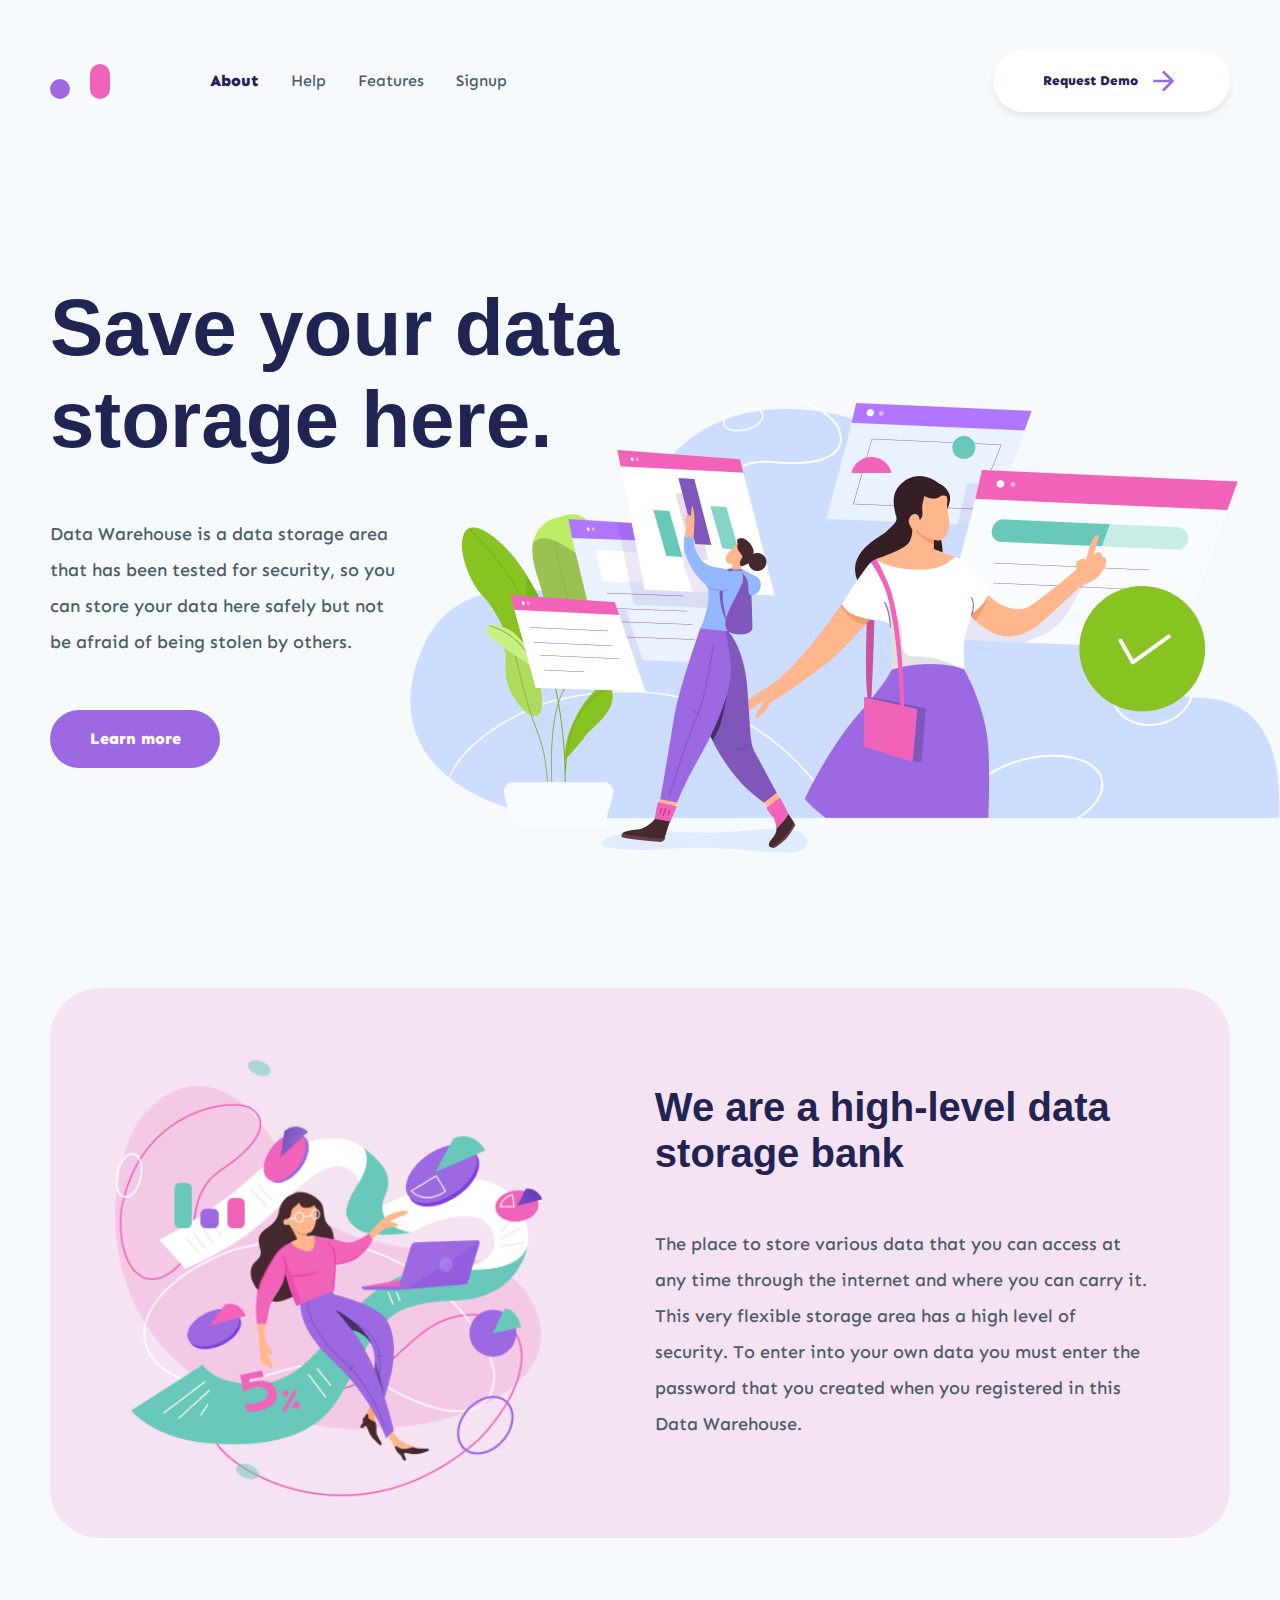
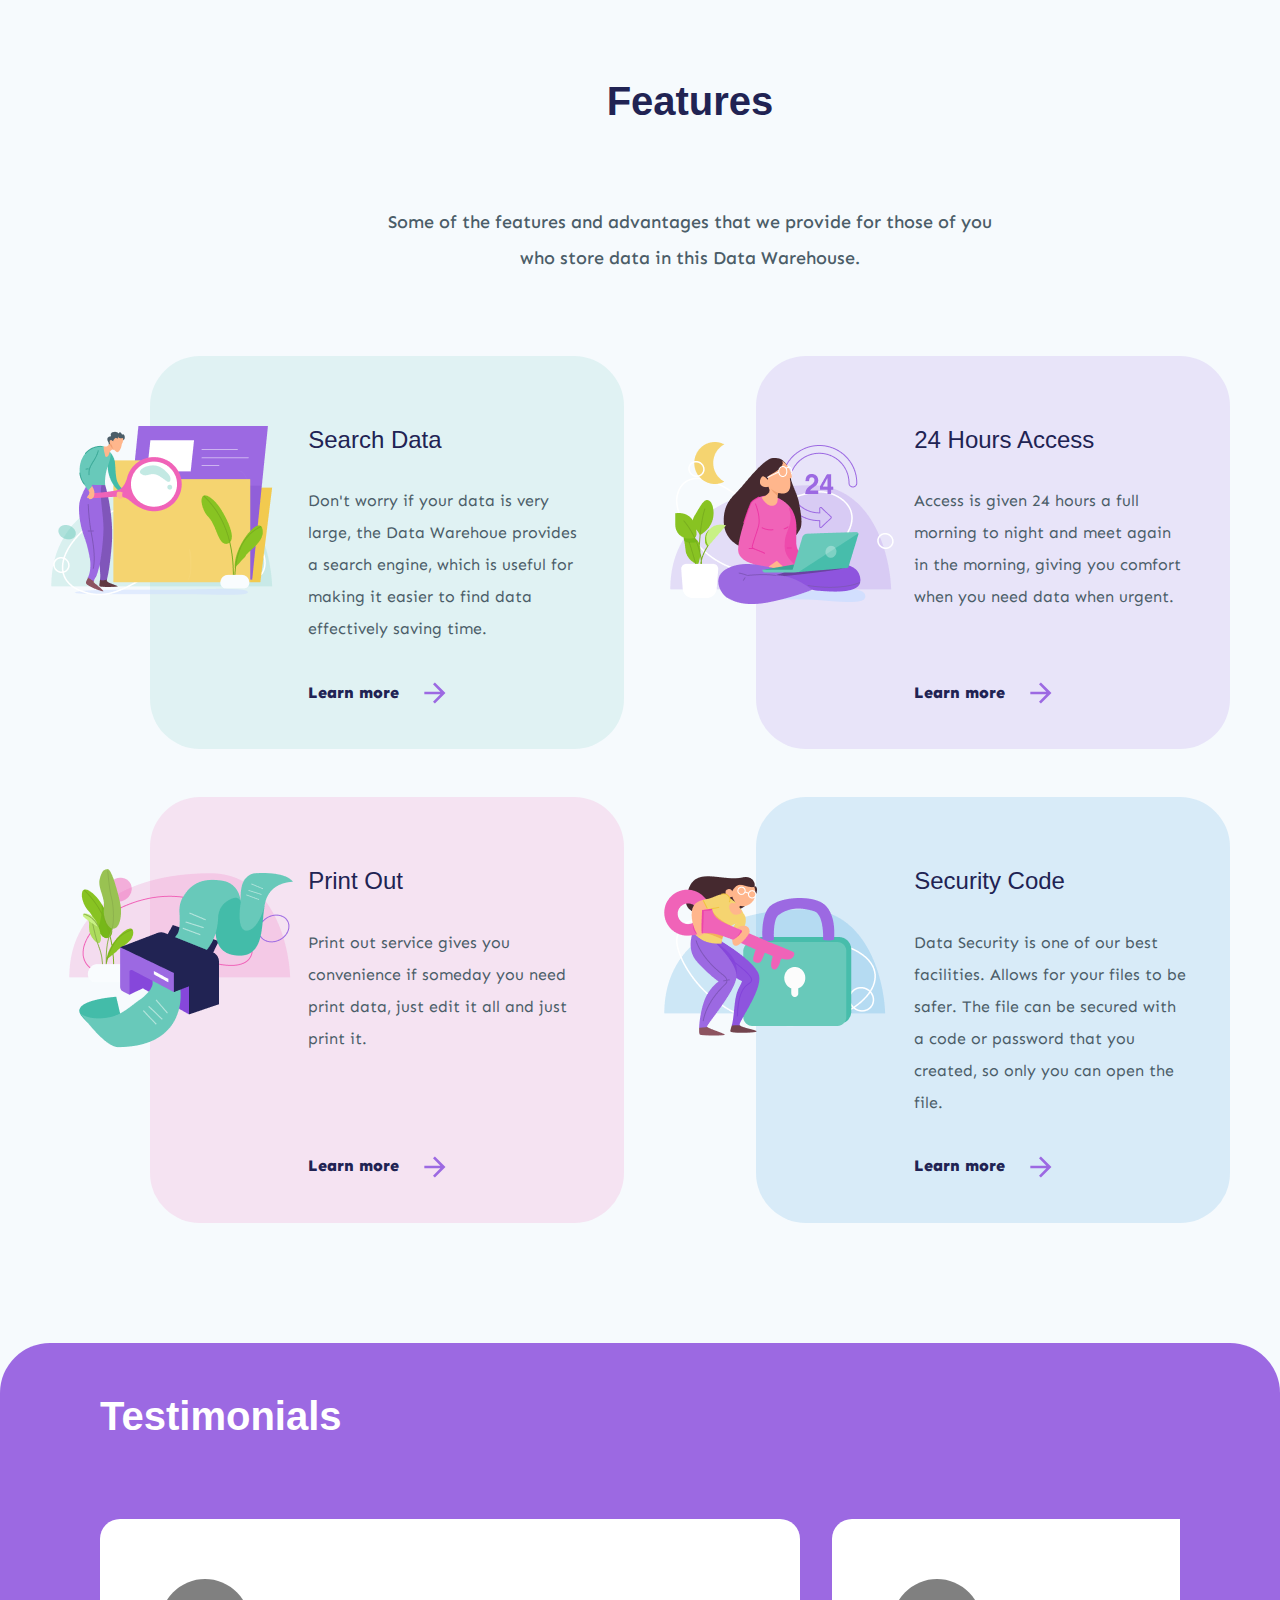
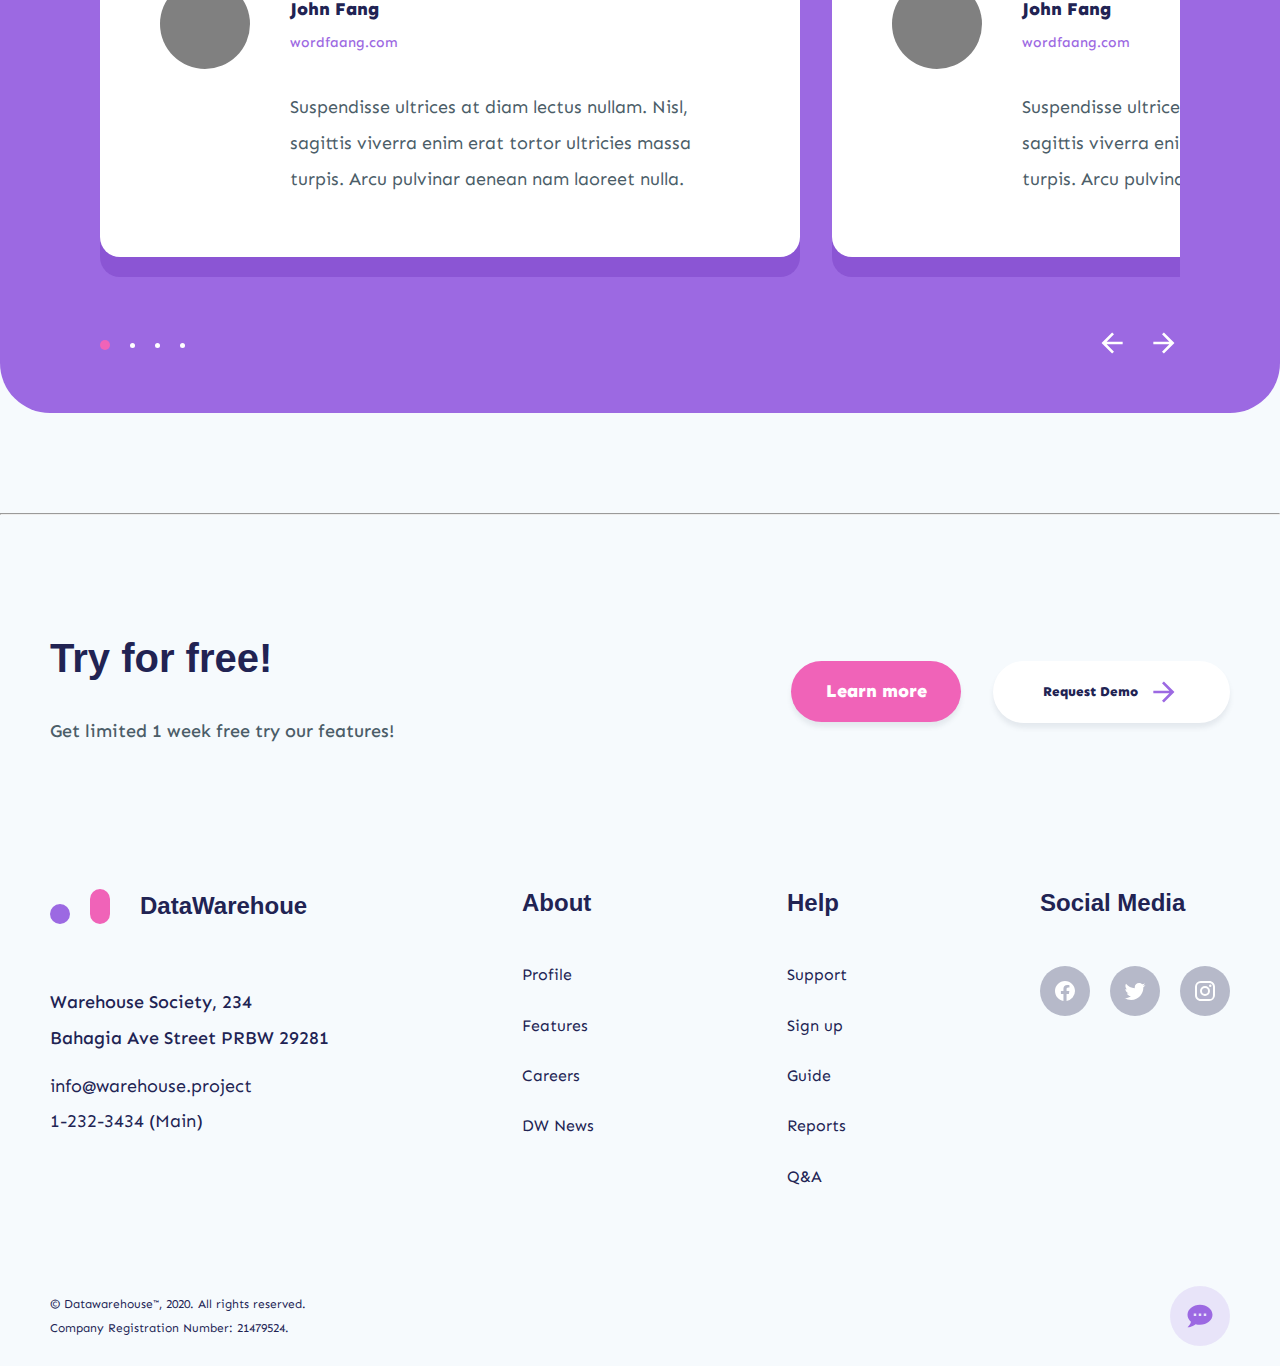
==== index.html @ 0db440f8 "first commit" ====
<!DOCTYPE html>
<html lang="en">
  <head>
    <meta charset="UTF-8" />
    <meta name="viewport" content="width=device-width, initial-scale=1.0" />
    <link rel="stylesheet" href="css/styles.css" />
    <script src="js/script.js" defer></script>
    <title>Save Your Storage</title>
  </head>
  <body>
    <header class="container">
      <a href="" id="logo">
        <div class="small"></div>
        <div class="big"></div>
      </a>
      <nav>
        <ul>
          <li><a href="#about" class="active">About</a></li>
          <li><a href="#help">Help</a></li>
          <li><a href="#features">Features</a></li>
          <li><a href="#signup">Signup</a></li>
          <li></li>
        </ul>
        <button>
          <div>
            Request Demo
            <img src="img/arrow-right.svg" alt="go button" width="32" />
          </div>
        </button>
      </nav>
    </header>
    <section class="banner container" id="about">
      <div class="headline">
        <h1>Save your data <br />storage here.</h1>
        <p>
          Data Warehouse is a data storage area that has been tested for
          security, so you can store your data here safely but not be afraid of
          being stolen by others.
        </p>
        <a href="#">Learn more</a>
      </div>
    </section>
    <section id="help" class="help container">
      <div>
        <div class="img">
          <img src="img/help.png" alt="help-image" />
        </div>
        <div class="head-desc">
          <h2>
            We are a high-level data <br />
            storage bank
          </h2>
          <p>
            The place to store various data that you can access at any time
            through the internet and where you can carry it. This very flexible
            storage area has a high level of security. To enter into your own
            data you must enter the password that you created when you
            registered in this Data Warehouse.
          </p>
        </div>
      </div>
    </section>
    <section id="features" class="features container">
      <h2>Features</h2>
      <p>
        Some of the features and advantages that we provide for those of you
        <br />who store data in this Data Warehouse.
      </p>
      <div class="features-container">
        <div class="feature search">
          <img src="img/search.png" alt="search-data" class="img" />
          <div>
            <h3>Search Data</h3>
            <p>
              Don't worry if your data is very large, the Data Warehoue provides
              a search engine, which is useful for making it easier to find data
              effectively saving time.
            </p>
            <a href="#"
              >Learn more
              <img src="img/arrow-right.svg" alt="go button" width="32"
            /></a>
          </div>
        </div>
        <div class="feature hours">
          <img src="img/hrs.png" alt="24 hours" class="img" />
          <div>
            <h3>24 Hours Access</h3>
            <p>
              Access is given 24 hours a full morning to night and meet again in
              the morning, giving you comfort when you need data when urgent.
            </p>
            <a href="#"
              >Learn more
              <img src="img/arrow-right.svg" alt="go button" width="32"
            /></a>
          </div>
        </div>
        <div class="feature print">
          <img src="img/print.png" alt="Print-out" class="img" />
          <div>
            <h3>Print Out</h3>
            <p>
              Print out service gives you convenience if someday you need print
              data, just edit it all and just print it.
            </p>
            <a href="#"
              >Learn more
              <img src="img/arrow-right.svg" alt="go button" width="32"
            /></a>
          </div>
        </div>
        <div class="feature security">
          <img src="img/security.png" alt="Security" class="img" />
          <div>
            <h3>Security Code</h3>
            <p>
              Data Security is one of our best facilities. Allows for your files
              to be safer. The file can be secured with a code or password that
              you created, so only you can open the file.
            </p>
            <a href="#"
              >Learn more
              <img src="img/arrow-right.svg" alt="go button" width="32"
            /></a>
          </div>
        </div>
      </div>
    </section>
    <section class="testimonials container">
      <h2>Testimonials</h2>
      <div class="testimonial-container">
        <div class="testimonial">
          <div class="img"><img src="" alt="" /></div>
          <div class="info">
            <div class="title">
              <h4>John Fang</h4>
              <p>wordfaang.com</p>
            </div>
            <p>
              Suspendisse ultrices at diam lectus nullam. Nisl, sagittis viverra
              enim erat tortor ultricies massa turpis. Arcu pulvinar aenean nam
              laoreet nulla.
            </p>
          </div>
        </div>

        <div class="testimonial">
          <div class="img"><img src="" alt="" /></div>
          <div class="info">
            <div class="title">
              <h4>John Fang</h4>
              <p>wordfaang.com</p>
            </div>
            <p>
              Suspendisse ultrices at diam lectus nullam. Nisl, sagittis viverra
              enim erat tortor ultricies massa turpis. Arcu pulvinar aenean nam
              laoreet nulla.
            </p>
          </div>
        </div>
        <div class="testimonial">
          <div class="img"><img src="" alt="" /></div>
          <div class="info">
            <div class="title">
              <h4>John Fang</h4>
              <p>wordfaang.com</p>
            </div>
            <p>
              Suspendisse ultrices at diam lectus nullam. Nisl, sagittis viverra
              enim erat tortor ultricies massa turpis. Arcu pulvinar aenean nam
              laoreet nulla.
            </p>
          </div>
        </div>
      </div>
      <nav>
        <div class="circles">
          <button class="active"></button>
          <button></button>
          <button></button>
          <button></button>
        </div>
        <div class="nav-icons">
          <button>
            <img src="img/arrow-left.svg" alt="previous" width="32" />
          </button>
          <button>
            <img src="img/arrow-right-white.svg" alt="next" width="32" />
          </button>
        </div>
      </nav>
    </section>
    <hr />
    <section id="signup" class="container signup">
      <div class="texts">
        <h2>Try for free!</h2>
        <p>Get limited 1 week free try our features!</p>
      </div>
      <div class="btns">
        <button class="learn">Learn more</button>
        <button>
          <div>
            Request Demo
            <img src="img/arrow-right.svg" alt="go button" width="32" />
          </div>
        </button>
      </div>
    </section>
    <footer class="container">
      <div class="top">
        <section>
          <a href="" id="logo">
            <div class="small"></div>
            <div class="big"></div>
            <h3>DataWarehoue</h3>
          </a>
          <div class="contact">
            <p class="address">
              Warehouse Society, 234 <br />
              Bahagia Ave Street PRBW 29281
            </p>
            <p class="email-tel">
              <a href="mailto: info@warehouse.project"
                >info@warehouse.project</a
              >
              <a href="tel: 1-232-3434">1-232-3434 (Main)</a>
            </p>
          </div>
        </section>
        <section>
          <h3>About</h3>
          <ul>
            <li><a href="#">Profile</a></li>
            <li><a href="#">Features</a></li>
            <li><a href="#">Careers</a></li>
            <li><a href="#">DW News</a></li>
          </ul>
        </section>
        <section>
          <h3>Help</h3>
          <ul>
            <li><a href="#">Support</a></li>
            <li><a href="#">Sign up</a></li>
            <li><a href="#">Guide</a></li>
            <li><a href="#">Reports</a></li>
            <li><a href="#">Q&A</a></li>
          </ul>
        </section>
        <section>
          <h3>Social Media</h3>
          <div class="socials">
            <a href="#"
              ><img src="img/facebook.svg" alt="facebook" width="24"
            /></a>
            <a href="#"
              ><img src="img/twitter.svg" alt="twitter" width="24"
            /></a>
            <a href="#"
              ><img src="img/instagram.svg" alt="instagram" width="24"
            /></a>
          </div>
        </section>
      </div>
      <div class="bottom">
        <div>
          <p>
            © Datawarehouse™, 2020. All rights reserved. <br />
            Company Registration Number: 21479524.
          </p>
        </div>
        <a href="" class="chat">
          <img src="img/chat-processing.svg" alt="chat" width="30" />
        </a>
      </div>
    </footer>
  </body>
</html>
---- css/styles.css ----
@import url("https://fonts.googleapis.com/css2?family=Sen:wght@400..800&display=swap");
* {
  padding: 0;
  margin: 0;
  box-sizing: border-box;
  font-family: Sen, Arial, Helvetica, sans-serif;
  text-decoration: none;
  color: rgba(75, 93, 104, 1);
  line-height: 1.15;
}
body {
  background: #f6fafd;
}
.container {
  padding: 20px 50px;
  max-width: 1400px;
  margin: 0 auto;
}
header.container {
  display: flex;
  align-items: center;
  gap: 100px;
  padding-top: 50px;
}
#logo {
  display: flex;
  gap: 20px;
  align-items: flex-end;
}
#logo .small {
  width: 20px;
  height: 20px;
  background: rgba(156, 105, 226, 1);
  border-radius: 50%;
  border: 2px solid rgba(156, 105, 226, 1);
}
#logo .big {
  width: 20px;
  height: 35px;
  border: 2px solid rgba(240, 99, 184, 1);
  background: rgba(240, 99, 184, 1);
  border-radius: 50px;
}
/* header {
            } */
header nav {
  flex: 1;
}
header nav ul {
  list-style: none;
  display: flex;
  align-items: center;
  gap: 32px;
  font-weight: 500;
}
.active {
  color: rgba(33, 35, 83, 1);
  font-weight: 800;
}
.container nav {
  display: flex;
  align-items: center;
  justify-content: space-between;
}
header nav button > div,
.btns button > div {
  display: flex;
  align-items: center;
  gap: 10px;
  color: rgba(33, 35, 83, 1);
}
header button,
.btns button {
  background: rgba(255, 255, 255, 1);
  border-radius: 50px;
  padding: 15px 50px;
  box-shadow: 0px 5px 5px 0px rgba(75, 93, 104, 0.1);
  border: none;
  font-weight: 800;
  cursor: pointer;
}
.banner {
  background-image: url("../img/banner.png");
  background-position: bottom right;
  background-repeat: no-repeat;
  margin-top: 100px;
  padding-top: 50px;
  padding-bottom: 50px;
}
.banner .headline {
  display: flex;
  flex-direction: column;
  gap: 50px;
  max-width: 640px;
  margin-bottom: 50px;
}
h1 {
  color: rgba(33, 35, 83, 1);
  font-weight: 800;
  font-size: 5rem;
  font-family: Helvetica;
}
h2 {
  font-family: Helvetica;
  font-size: 2.5rem;
  font-weight: 700;
  color: rgba(33, 35, 83, 1);
}
h3 {
  font-family: Helvetica;
  font-size: 1.5rem;
  font-weight: 400;
  color: rgba(33, 35, 83, 1);
}
h4 {
  font-size: 1.125rem;
  font-weight: 800;
  color: rgba(33, 35, 83, 1);
}
p {
  font-weight: 500;
  font-size: 1.125rem;
  line-height: 2;
}
.headline p {
  width: 55%;
}
.headline a {
  background: rgba(156, 105, 226, 1);
  width: 170px;
  padding: 20px;
  align-self: flex-start;
  border-radius: 50px;
  color: #fff;
  font-weight: 800;
  text-align: center;
}
.help {
  margin-top: 100px;
}
.help > div {
  background: rgba(240, 99, 184, 0.15);
  border-radius: 50px;
  display: flex;
  align-items: center;
  justify-content: space-between;
  gap: 32px;
}
.help .img {
  flex-basis: 50%;
}
.img img {
  width: 90%;
}
.head-desc {
  flex-basis: 50%;
  display: flex;
  flex-direction: column;
  gap: 50px;
  padding-right: 80px;
}
.features {
  display: flex;
  flex-direction: column;
  gap: 80px;
  padding-left: 150px;
  margin-top: 100px;
}
.features > h2,
.features > p {
  text-align: center;
}
.features-container {
  display: flex;
  gap: 48px 132px;
  justify-content: space-between;
  flex-wrap: wrap;
}
.feature {
  display: flex;
  width: 442px;
  border-radius: 50px;
  padding: 40px;
  justify-content: flex-end;
  position: relative;
  flex-grow: 1;
}
.feature > div {
  display: flex;
  flex-direction: column;
  gap: 32px;
  flex-basis: 70%;
  margin-top: 30px;
}
.feature > div a {
  color: rgba(33, 35, 83, 1);
  margin-top: auto;
  font-weight: 800;
  display: flex;
  align-items: center;
  gap: 20px;
}
.feature p {
  font-size: 1rem;
  font-weight: 400;
}
.search {
  background: rgba(104, 201, 186, 0.15);
}
.hours {
  background: rgba(156, 105, 226, 0.15);
}
.print {
  background: rgba(240, 99, 184, 0.15);
}
.security {
  background: rgba(45, 156, 219, 0.15);
}
.feature .img {
  position: absolute;
  top: 70px;
  left: -100px;
}
.testimonials {
  background: rgba(156, 105, 226, 1);
  border-radius: 50px;
  margin-top: 50px;
  padding: 50px 100px 50px 100px;
  display: flex;
  flex-direction: column;
  gap: 50px;
  margin-top: 100px;
}
.testimonials h2 {
  color: #fff;
}
.testimonial p {
  font-weight: 400;
}
.testimonial-container {
  display: flex;
  gap: 32px;
  overflow: auto;
}
.testimonial {
  display: flex;
  padding: 60px;
  gap: 40px;
  box-shadow: 0px 20px 0px 0px rgba(98, 40, 180, 0.3);
  background-color: #fff;
  border-radius: 20px;
  width: 700px;
  flex-shrink: 0;
  margin-top: 30px;
  margin-bottom: 20px;
}
.testimonial .img {
  width: 90px;
  height: 90px;
  border-radius: 50%;
  background-color: grey;
  flex-shrink: 0;
}
.testimonial .info {
  display: flex;
  flex-direction: column;
  gap: 32px;
  margin-top: 20px;
}
.testimonial .title {
  display: flex;
  flex-direction: column;
  gap: 10px;
}
.testimonial .title p {
  color: rgba(156, 105, 226, 1);
  font-weight: 500;
  font-size: 0.875rem;
}
.testimonials nav {
  gap: 32px;
}
.testimonials button {
  border: none;
  background-color: transparent;
  cursor: pointer;
}
.testimonials nav .circles,
.testimonials .nav-icons {
  display: flex;
  gap: 20px;
  align-items: center;
}
.testimonials nav .circles button {
  background: rgba(255, 255, 255, 1);
  width: 5px;
  height: 5px;
  border-radius: 50%;
}
.testimonials nav .circles button.active {
  background: rgba(240, 99, 184, 1);
  width: 10px;
  height: 10px;
}
hr {
  background: rgba(156, 105, 226, 1);
  margin-top: 100px;
  height: 2px;
}
.signup {
  margin-top: 100px;
  margin-bottom: 100px;
  display: flex;
  align-items: center;
  gap: 32px;
  justify-content: space-between;
}
.signup .texts {
  display: flex;
  flex-direction: column;
  gap: 32px;
}
.signup .btns {
  display: flex;
  align-items: center;
  gap: 32px;
}
.btns .learn {
  background: rgba(240, 99, 184, 1);
  width: 170px;
  padding: 20px;
  color: #fff;
  font-weight: 800;
  font-size: 1.125rem;
  text-align: center;
}
footer {
  display: flex;
  flex-direction: column;
  justify-content: space-between;
  gap: 100px;
}
footer .top {
  display: flex;
  justify-content: space-between;
  gap: 32px;
}
footer h3 {
  font-weight: 900;
}
footer #logo h3 {
  align-self: center;
  margin-left: 10px;
}
footer section {
  display: flex;
  flex-direction: column;
  gap: 50px;
}
footer .contact {
  margin-top: 10px;
  display: flex;
  flex-direction: column;
  gap: 20px;
}
footer .contact p,
.contact a {
  font-weight: 400;
  color: rgba(33, 35, 83, 1);
}
footer .contact p.address {
  font-weight: 500;
}
footer .contact p.email-tel {
  display: flex;
  flex-direction: column;
  gap: 15px;
}
footer ul {
  list-style: none;
  display: flex;
  flex-direction: column;
  gap: 32px;
}
footer ul a {
  color: rgba(33, 35, 83, 1);
  font-weight: 400;
}
footer .socials {
  display: flex;
  align-items: center;
  gap: 20px;
}
.socials a {
  width: 50px;
  height: 50px;
  border-radius: 50%;
  background: rgba(33, 35, 83, 0.3);
  display: flex;
  place-content: center;
}
footer .bottom {
  display: flex;
  align-items: center;
  justify-content: space-between;
  gap: 32px;
}
footer .bottom p {
  color: rgba(33, 35, 83, 1);
  font-size: 0.75rem;
  font-weight: 400;
}
footer .bottom .chat {
  width: 60px;
  height: 60px;
  border-radius: 50%;
  background: rgba(156, 105, 226, 0.15);
  display: flex;
  place-content: center;
}
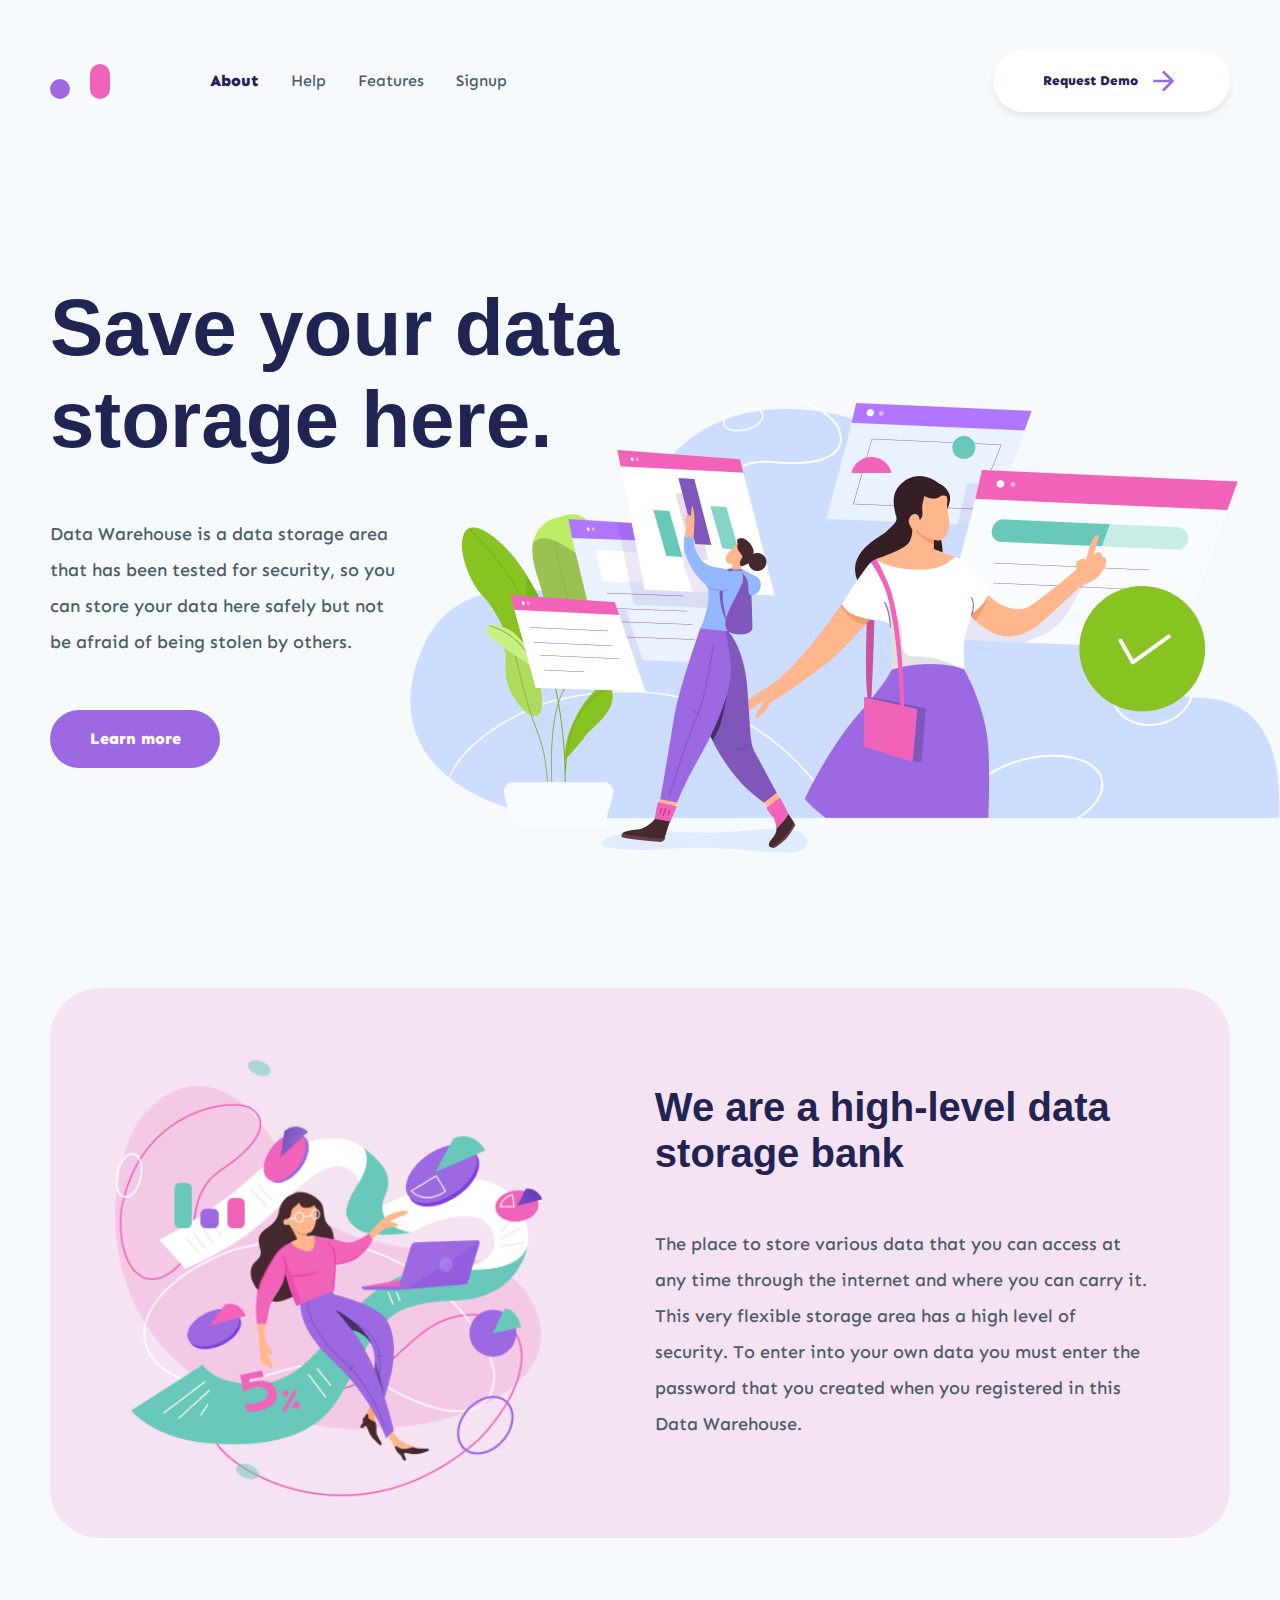
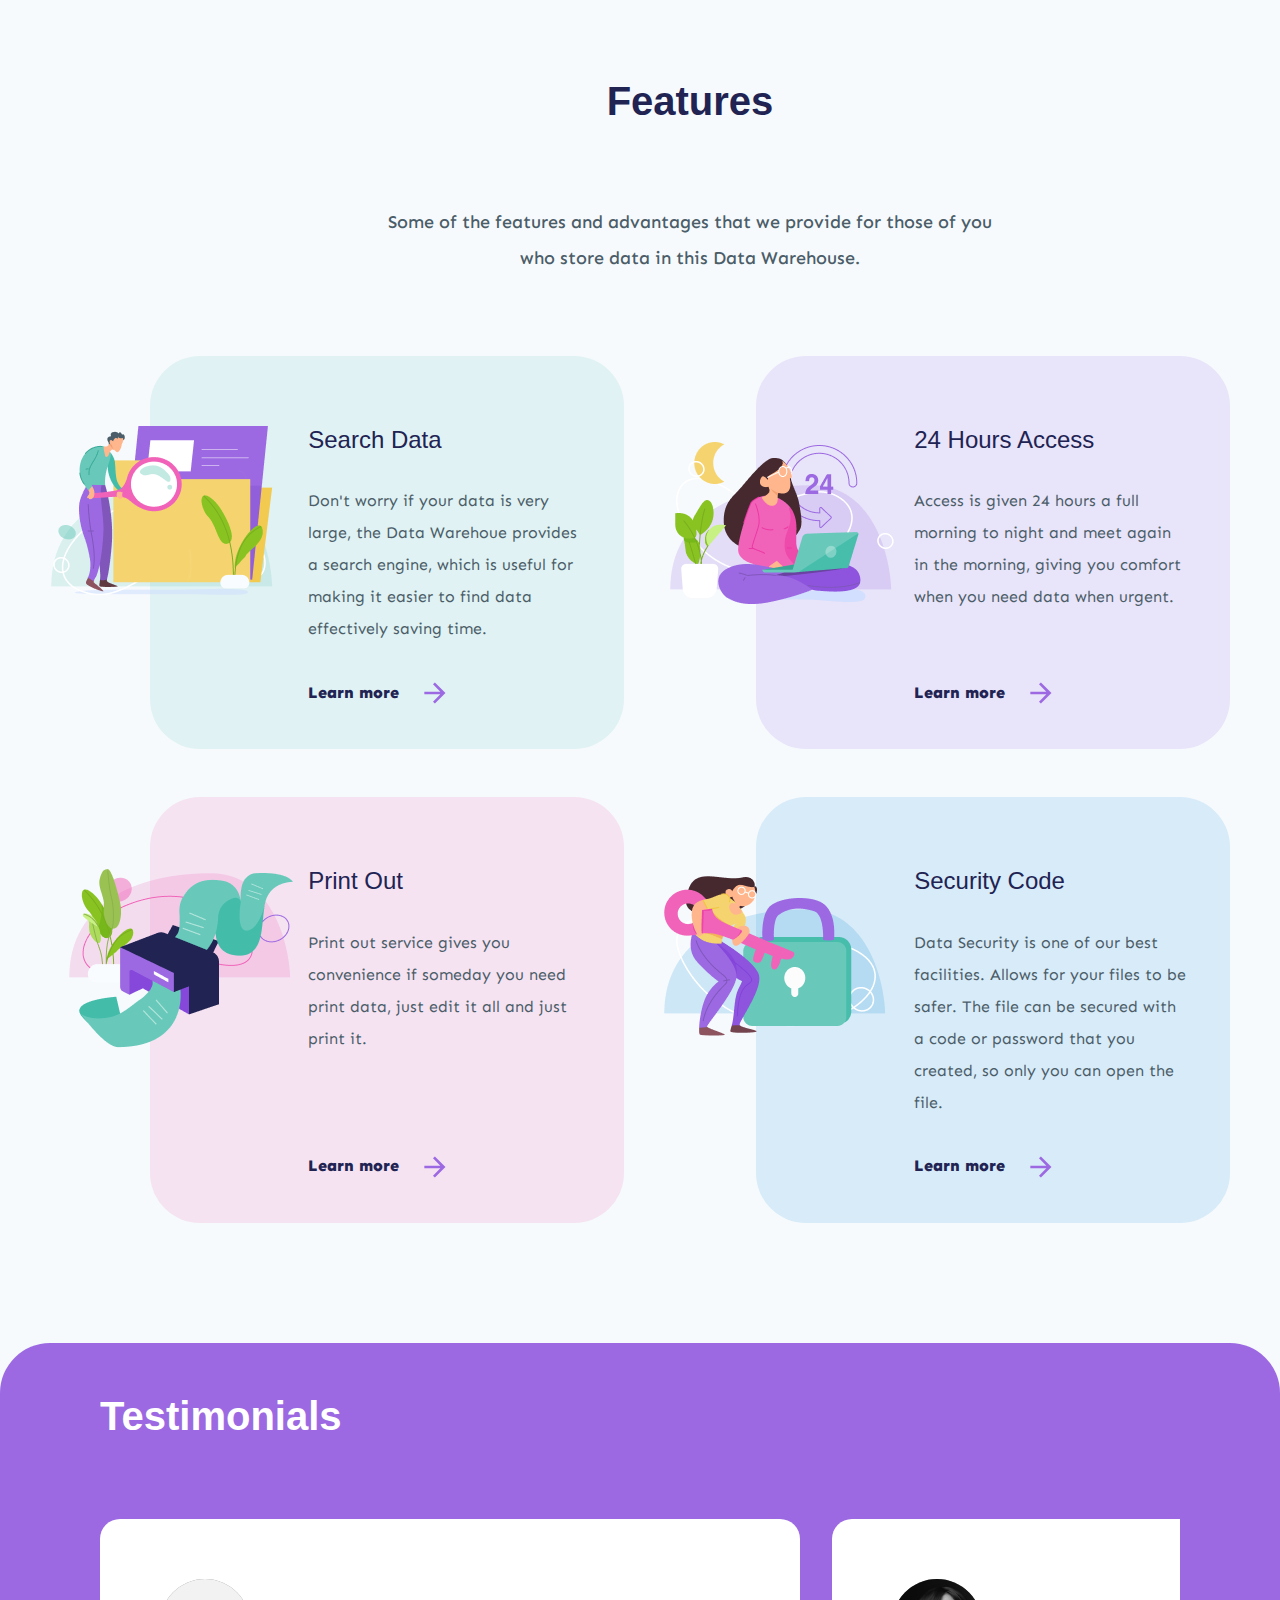
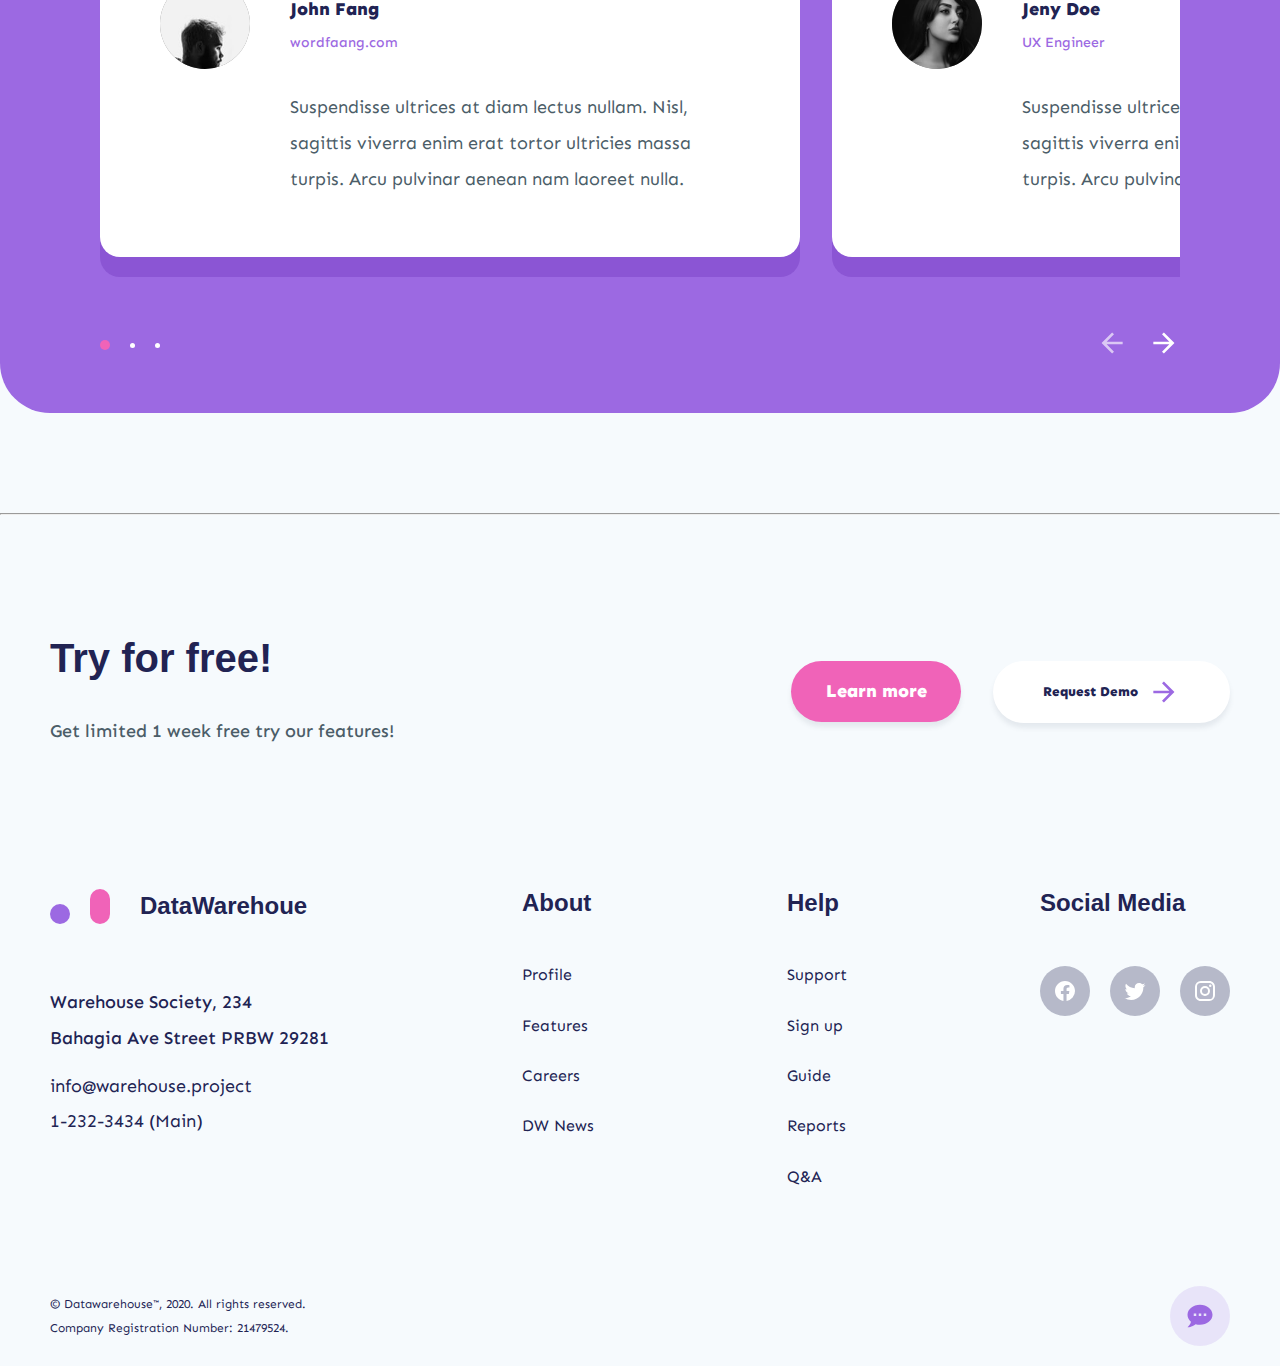
==== commit 03cf94d3: "Feat: Add logic to handle testimonial slider" ====
--- a/index.html
+++ b/index.html
@@ -15,11 +15,10 @@
       </a>
       <nav>
         <ul>
-          <li><a href="#about" class="active">About</a></li>
-          <li><a href="#help">Help</a></li>
-          <li><a href="#features">Features</a></li>
-          <li><a href="#signup">Signup</a></li>
-          <li></li>
+          <li><a href="#about" class="active link">About</a></li>
+          <li><a href="#help" class="link">Help</a></li>
+          <li><a href="#features" class="link">Features</a></li>
+          <li><a href="#signup" class="link">Signup</a></li>
         </ul>
         <button>
           <div>
@@ -130,62 +129,19 @@
     <section class="testimonials container">
       <h2>Testimonials</h2>
       <div class="testimonial-container">
-        <div class="testimonial">
-          <div class="img"><img src="" alt="" /></div>
-          <div class="info">
-            <div class="title">
-              <h4>John Fang</h4>
-              <p>wordfaang.com</p>
-            </div>
-            <p>
-              Suspendisse ultrices at diam lectus nullam. Nisl, sagittis viverra
-              enim erat tortor ultricies massa turpis. Arcu pulvinar aenean nam
-              laoreet nulla.
-            </p>
-          </div>
-        </div>
-
-        <div class="testimonial">
-          <div class="img"><img src="" alt="" /></div>
-          <div class="info">
-            <div class="title">
-              <h4>John Fang</h4>
-              <p>wordfaang.com</p>
-            </div>
-            <p>
-              Suspendisse ultrices at diam lectus nullam. Nisl, sagittis viverra
-              enim erat tortor ultricies massa turpis. Arcu pulvinar aenean nam
-              laoreet nulla.
-            </p>
-          </div>
-        </div>
-        <div class="testimonial">
-          <div class="img"><img src="" alt="" /></div>
-          <div class="info">
-            <div class="title">
-              <h4>John Fang</h4>
-              <p>wordfaang.com</p>
-            </div>
-            <p>
-              Suspendisse ultrices at diam lectus nullam. Nisl, sagittis viverra
-              enim erat tortor ultricies massa turpis. Arcu pulvinar aenean nam
-              laoreet nulla.
-            </p>
-          </div>
-        </div>
+        <!-- Testimonials ... -->
       </div>
       <nav>
         <div class="circles">
           <button class="active"></button>
           <button></button>
           <button></button>
-          <button></button>
         </div>
         <div class="nav-icons">
-          <button>
-            <img src="img/arrow-left.svg" alt="previous" width="32" />
+          <button class="prev">
+            <img src="img/arrow-left-disabled.svg" alt="previous" width="32" />
           </button>
-          <button>
+          <button class="next">
             <img src="img/arrow-right-white.svg" alt="next" width="32" />
           </button>
         </div>
--- a/css/styles.css
+++ b/css/styles.css
@@ -16,6 +16,8 @@
   max-width: 1400px;
   margin: 0 auto;
 }
+
+/* Header */
 header.container {
   display: flex;
   align-items: center;
@@ -41,8 +43,6 @@
   background: rgba(240, 99, 184, 1);
   border-radius: 50px;
 }
-/* header {
-            } */
 header nav {
   flex: 1;
 }
@@ -53,7 +53,8 @@
   gap: 32px;
   font-weight: 500;
 }
-.active {
+nav .active,
+header nav ul a:hover {
   color: rgba(33, 35, 83, 1);
   font-weight: 800;
 }
@@ -79,6 +80,8 @@
   font-weight: 800;
   cursor: pointer;
 }
+
+/* Banner Section */
 .banner {
   background-image: url("../img/banner.png");
   background-position: bottom right;
@@ -135,6 +138,8 @@
   font-weight: 800;
   text-align: center;
 }
+
+/* Help Section */
 .help {
   margin-top: 100px;
 }
@@ -159,6 +164,8 @@
   gap: 50px;
   padding-right: 80px;
 }
+
+/* Features Section */
 .features {
   display: flex;
   flex-direction: column;
@@ -221,6 +228,8 @@
   top: 70px;
   left: -100px;
 }
+
+/* Testimonials Section */
 .testimonials {
   background: rgba(156, 105, 226, 1);
   border-radius: 50px;
@@ -241,6 +250,10 @@
   display: flex;
   gap: 32px;
   overflow: auto;
+  scrollbar-width: none;
+}
+.testimonial-container::-webkit-scrollbar {
+  display: none;
 }
 .testimonial {
   display: flex;
@@ -260,6 +273,10 @@
   border-radius: 50%;
   background-color: grey;
   flex-shrink: 0;
+  overflow: hidden;
+}
+.testimonial img {
+  width: 100%;
 }
 .testimonial .info {
   display: flex;
@@ -302,11 +319,15 @@
   width: 10px;
   height: 10px;
 }
+
+/* Horizontal Rule */
 hr {
   background: rgba(156, 105, 226, 1);
   margin-top: 100px;
   height: 2px;
 }
+
+/* Sign up Section */
 .signup {
   margin-top: 100px;
   margin-bottom: 100px;
@@ -334,6 +355,8 @@
   font-size: 1.125rem;
   text-align: center;
 }
+
+/* Footer */
 footer {
   display: flex;
   flex-direction: column;
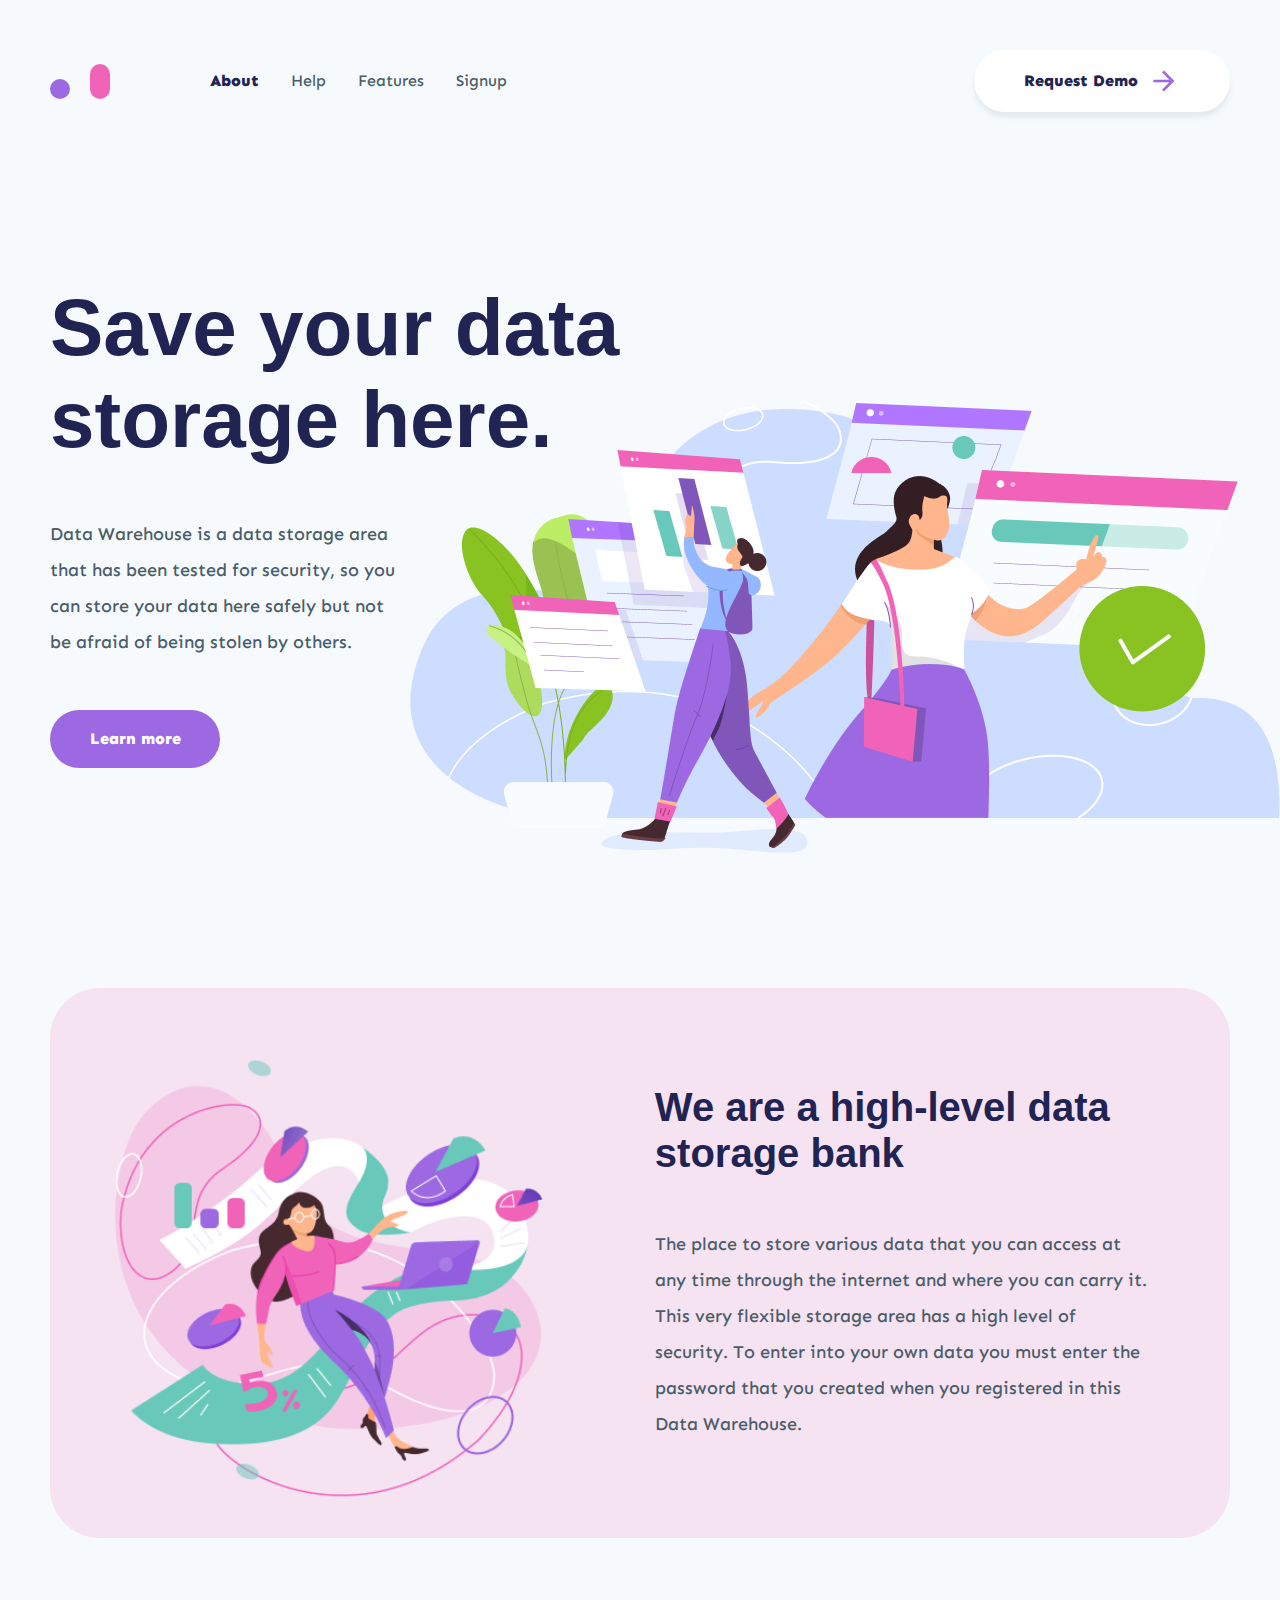
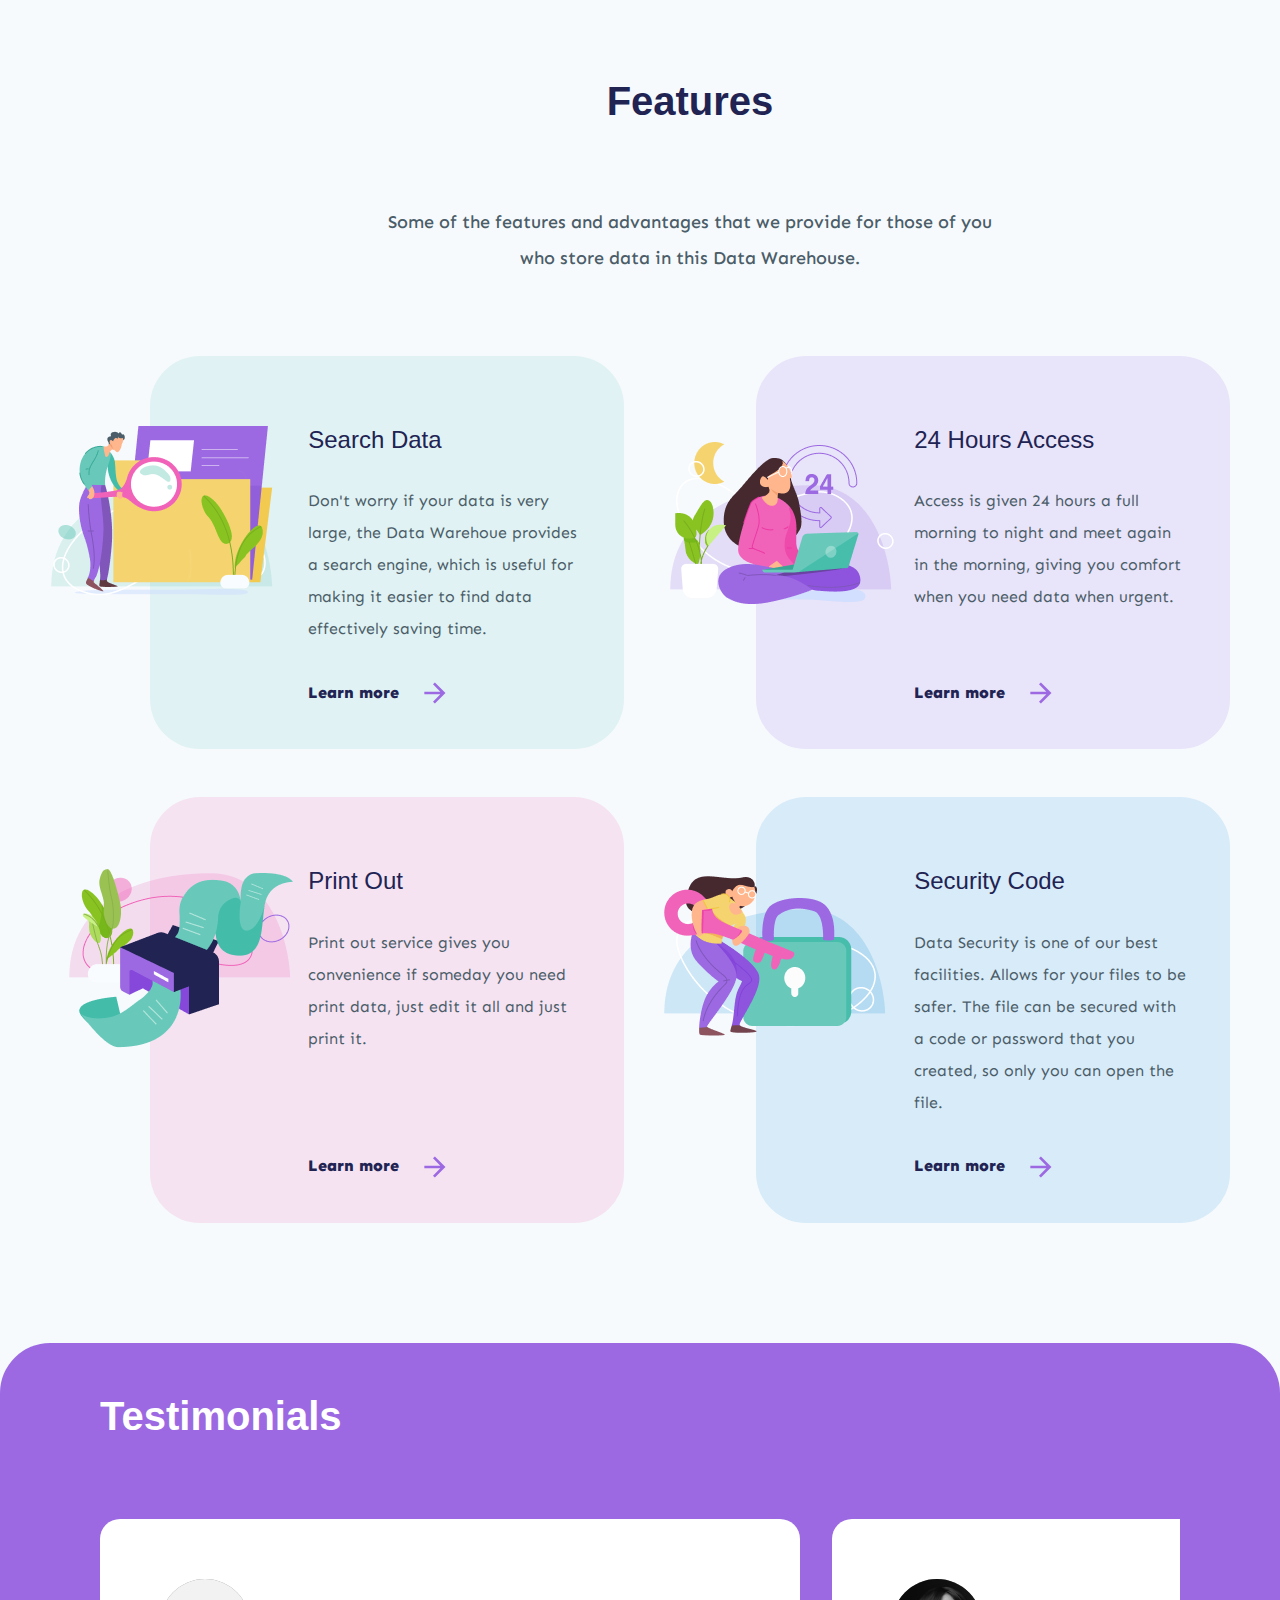
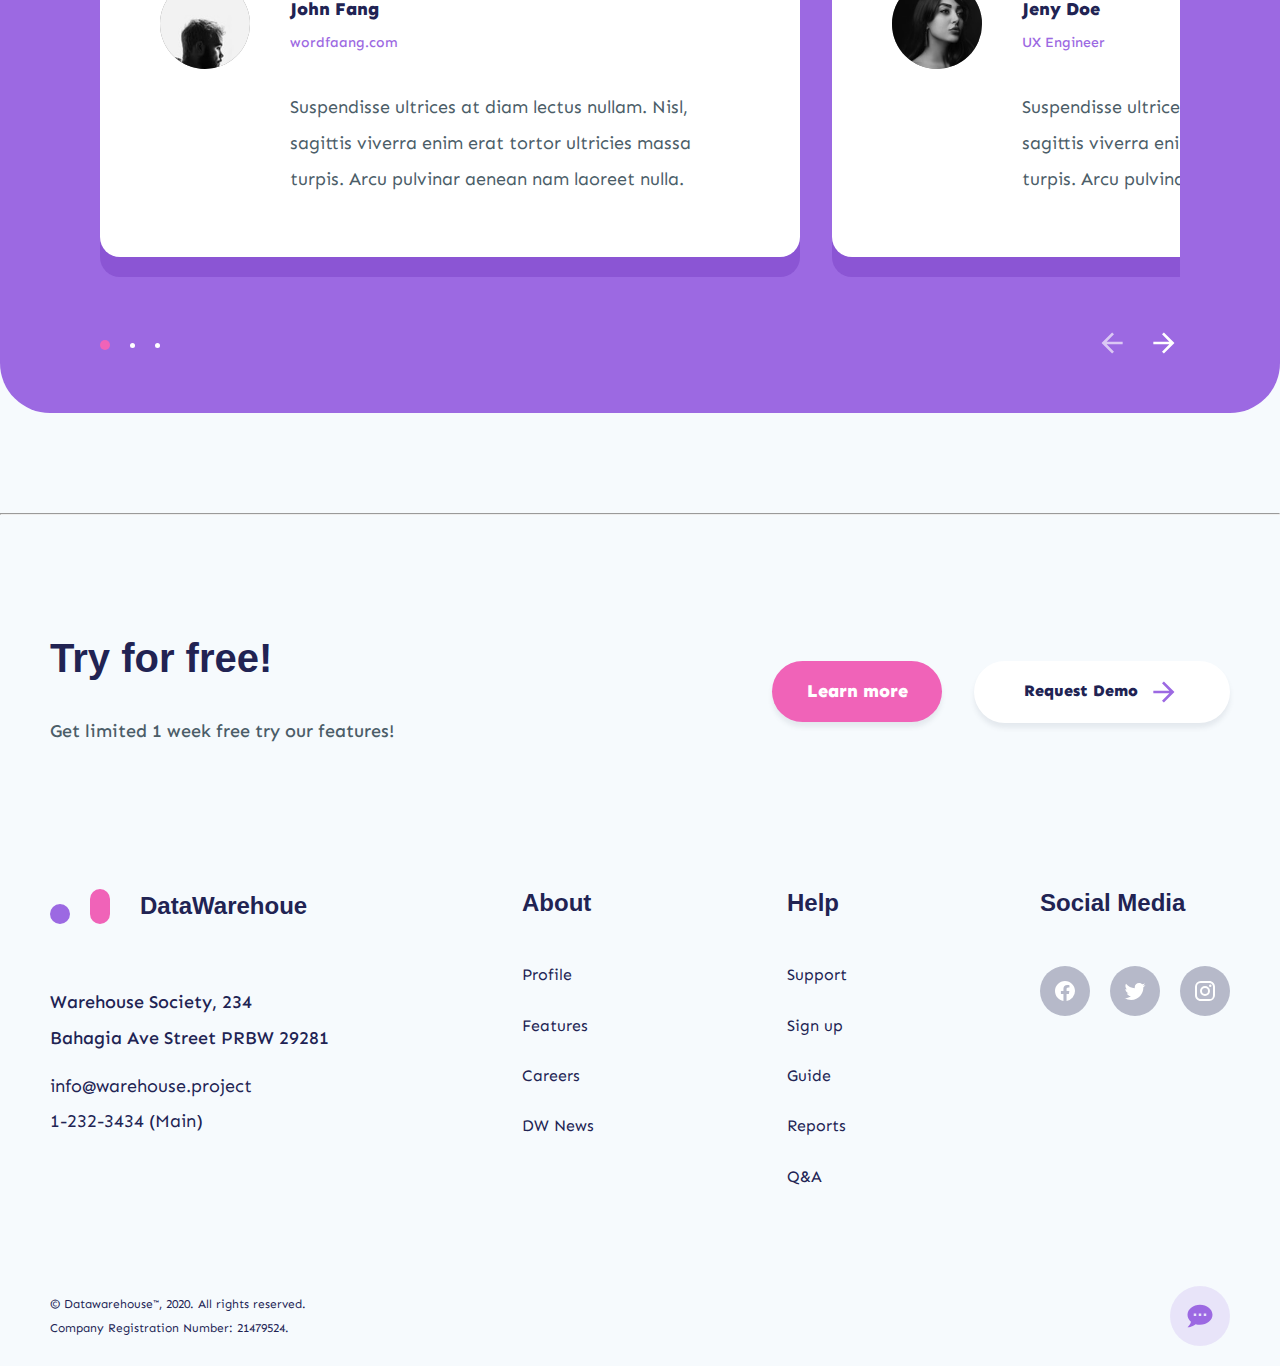
==== commit cc64e26b: "Add a new page and edit css" ====
--- a/index.html
+++ b/index.html
@@ -20,12 +20,12 @@
           <li><a href="#features" class="link">Features</a></li>
           <li><a href="#signup" class="link">Signup</a></li>
         </ul>
-        <button>
+        <a href="demo.html" class="button">
           <div>
             Request Demo
             <img src="img/arrow-right.svg" alt="go button" width="32" />
           </div>
-        </button>
+        </a>
       </nav>
     </header>
     <section class="banner container" id="about">
@@ -154,13 +154,13 @@
         <p>Get limited 1 week free try our features!</p>
       </div>
       <div class="btns">
-        <button class="learn">Learn more</button>
-        <button>
+        <a href="" class="learn button">Learn more</a>
+       <a href="demo.html" class="button">
           <div>
             Request Demo
             <img src="img/arrow-right.svg" alt="go button" width="32" />
           </div>
-        </button>
+        </a>
       </div>
     </section>
     <footer class="container">
--- a/css/styles.css
+++ b/css/styles.css
@@ -8,8 +8,12 @@
   color: rgba(75, 93, 104, 1);
   line-height: 1.15;
 }
+html {
+    scroll-behavior: smooth;
+}
 body {
   background: #f6fafd;
+  min-height: 100vh;
 }
 .container {
   padding: 20px 50px;
@@ -21,8 +25,9 @@
 header.container {
   display: flex;
   align-items: center;
-  gap: 100px;
+  gap: 20px 100px;
   padding-top: 50px;
+  flex-wrap: wrap;
 }
 #logo {
   display: flex;
@@ -62,16 +67,17 @@
   display: flex;
   align-items: center;
   justify-content: space-between;
-}
-header nav button > div,
-.btns button > div {
+  flex-wrap: wrap;
+}
+header nav .button > div,
+.btns .button > div {
   display: flex;
   align-items: center;
   gap: 10px;
   color: rgba(33, 35, 83, 1);
 }
-header button,
-.btns button {
+header .button,
+.btns .button {
   background: rgba(255, 255, 255, 1);
   border-radius: 50px;
   padding: 15px 50px;
@@ -367,6 +373,7 @@
   display: flex;
   justify-content: space-between;
   gap: 32px;
+  flex-wrap: wrap;
 }
 footer h3 {
   font-weight: 900;
